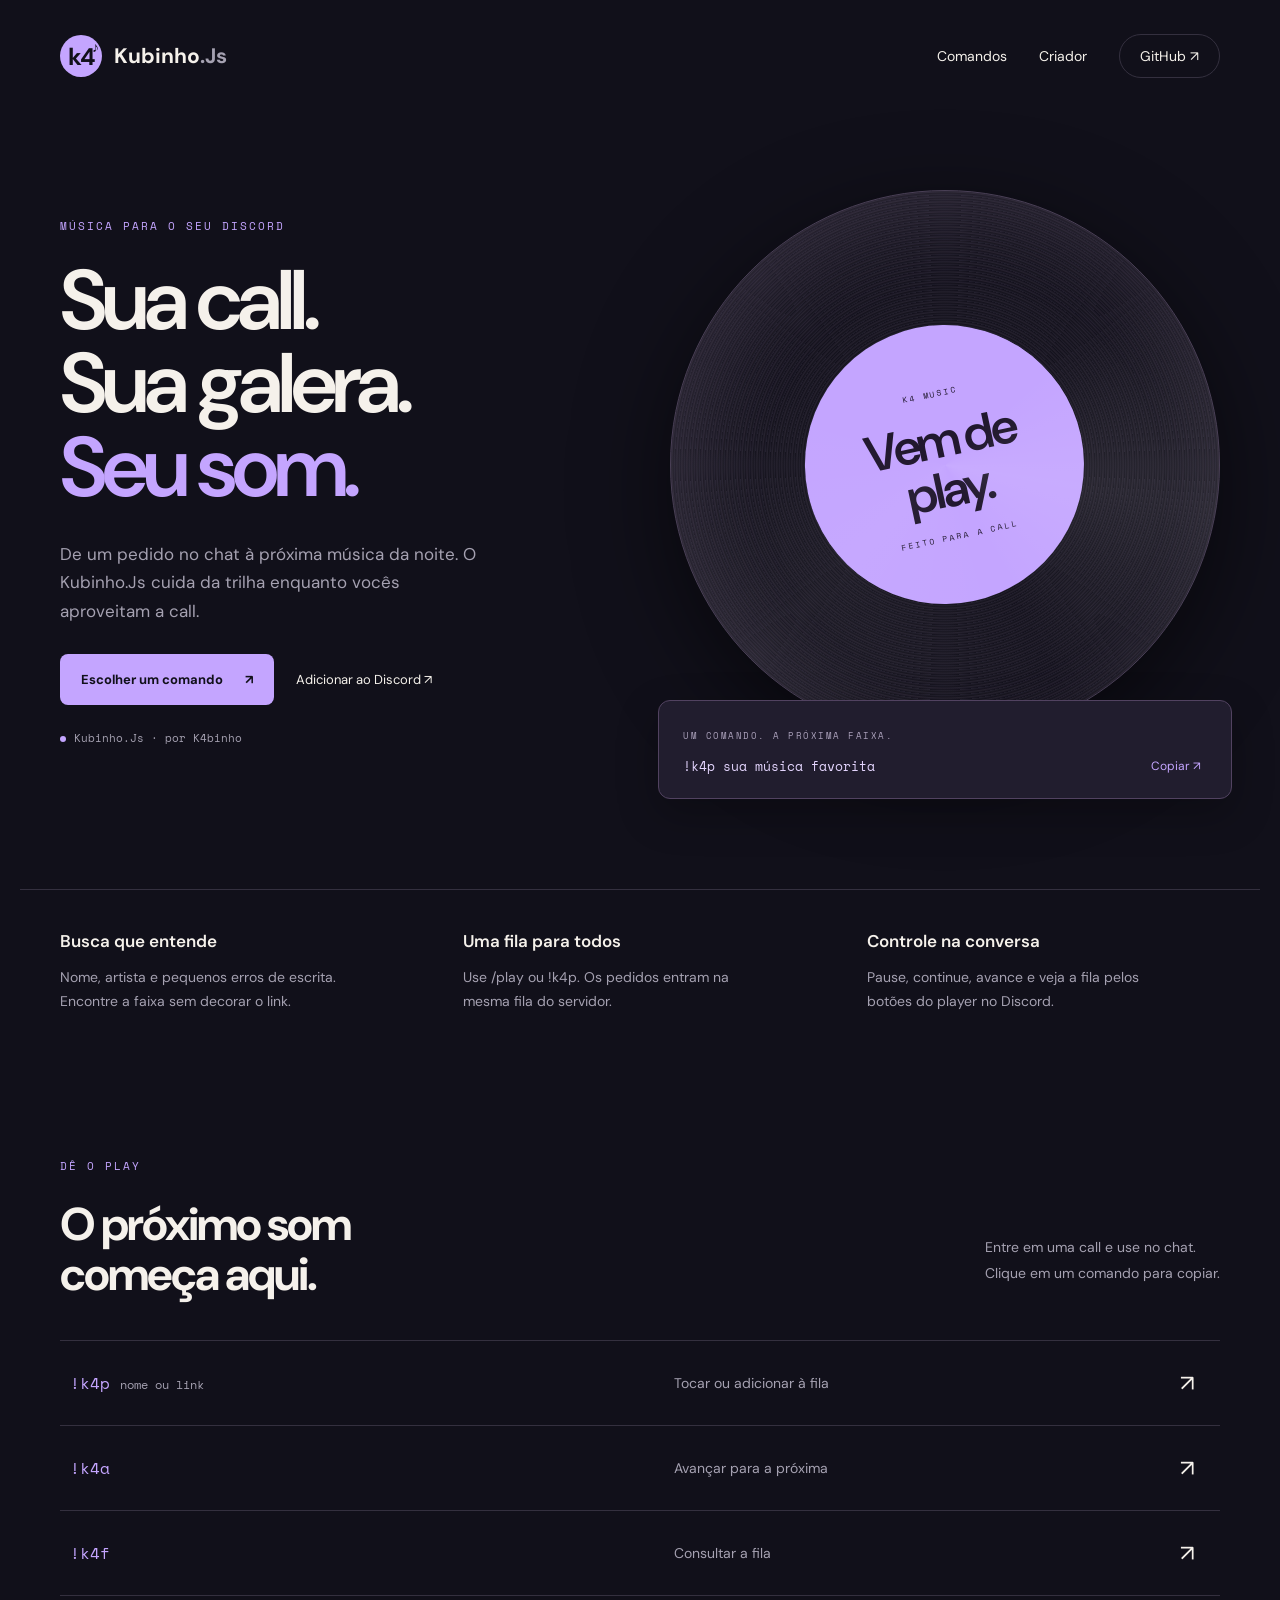
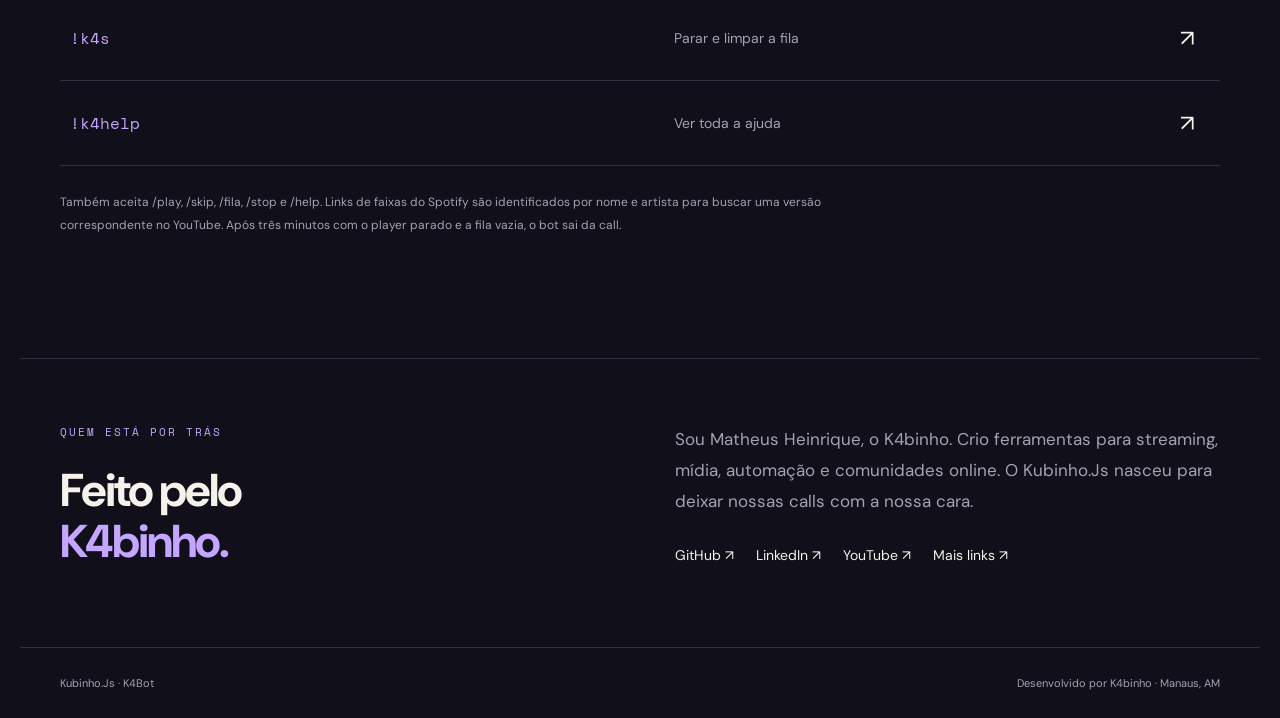
==== k4bot/index.html @ 47d35fa0 "Atualiza K4Bot e publica pagina de apresentacao" ====
<!doctype html>
<html lang="pt-BR"><head><meta charset="utf-8"><meta name="viewport" content="width=device-width,initial-scale=1"><meta name="description" content="Kubinho.Js, o bot de música para Discord criado por K4binho. Busca por nome, YouTube e Spotify, fila compartilhada e controles na call."><meta name="theme-color" content="#11101a"><title>Kubinho.Js — Sua call tem trilha sonora.</title><link rel="stylesheet" href="style.css"><script src="app.js" defer></script></head>
<body><header class="wrap"><a class="brand" href="#inicio"><span class="mark">k4<span>♪</span></span> Kubinho<span class="muted">.Js</span></a><nav aria-label="Principal"><a href="#comandos">Comandos</a><a href="#criador">Criador</a><a class="repo" href="https://github.com/K4binho/K4Bot" target="_blank" rel="noopener">GitHub ↗</a></nav></header>
<main><section id="inicio" class="hero wrap"><div class="intro"><p class="eyebrow">MÚSICA PARA O SEU DISCORD</p><h1>Sua call.<br>Sua galera.<br><em>Seu som.</em></h1><p class="lead">De um pedido no chat à próxima música da noite. O Kubinho.Js cuida da trilha enquanto vocês aproveitam a call.</p><div class="actions"><a class="button" href="#comandos">Escolher um comando <span>↗</span></a><a href="https://discord.com/oauth2/authorize?client_id=1084625681796837416&amp;scope=bot%20applications.commands&amp;permissions=37080128" target="_blank" rel="noopener">Adicionar ao Discord ↗</a></div><p class="runtime" id="runtime" role="status">Kubinho.Js · por K4binho</p></div><div class="visual"><div class="disc"><div class="disc-label"><span>K4 MUSIC</span><strong>Vem de<br>play.</strong><span>FEITO PARA A CALL</span></div></div><div class="request"><span>UM COMANDO. A PRÓXIMA FAIXA.</span><div><code>!k4p sua música favorita</code><button data-copy="!k4p " aria-label="Copiar comando play">Copiar ↗</button></div></div></div></section>
<section class="features wrap" aria-label="Recursos"><div><span>Busca que entende</span><p>Nome, artista e pequenos erros de escrita. Encontre a faixa sem decorar o link.</p></div><div><span>Uma fila para todos</span><p>Use /play ou !k4p. Os pedidos entram na mesma fila do servidor.</p></div><div><span>Controle na conversa</span><p>Pause, continue, avance e veja a fila pelos botões do player no Discord.</p></div></section>
<section id="comandos" class="commands wrap"><div class="section-head"><div><p class="eyebrow">DÊ O PLAY</p><h2>O próximo som<br>começa aqui.</h2></div><p>Entre em uma call e use no chat.<br>Clique em um comando para copiar.</p></div><div class="command-list">
<button data-copy="!k4p "><code>!k4p <i>nome ou link</i></code><span>Tocar ou adicionar à fila</span><b>↗</b></button>
<button data-copy="!k4a"><code>!k4a</code><span>Avançar para a próxima</span><b>↗</b></button>
<button data-copy="!k4f"><code>!k4f</code><span>Consultar a fila</span><b>↗</b></button>
<button data-copy="!k4s"><code>!k4s</code><span>Parar e limpar a fila</span><b>↗</b></button>
<button data-copy="!k4help"><code>!k4help</code><span>Ver toda a ajuda</span><b>↗</b></button></div><p class="note">Também aceita /play, /skip, /fila, /stop e /help. Links de faixas do Spotify são identificados por nome e artista para buscar uma versão correspondente no YouTube. Após três minutos com o player parado e a fila vazia, o bot sai da call.</p><div id="feedback" role="status" aria-live="polite"></div></section>
<section id="criador" class="creator wrap"><div><p class="eyebrow">QUEM ESTÁ POR TRÁS</p><h2>Feito pelo<br><em>K4binho.</em></h2></div><div><p>Sou Matheus Heinrique, o K4binho. Crio ferramentas para streaming, mídia, automação e comunidades online. O Kubinho.Js nasceu para deixar nossas calls com a nossa cara.</p><div class="links"><a href="https://github.com/K4binho" target="_blank" rel="noopener">GitHub ↗</a><a href="https://linkedin.com/in/mheinrique/" target="_blank" rel="noopener">LinkedIn ↗</a><a href="https://www.youtube.com/channel/UCr6xsD3VrYNbmq0KLLCXNLg" target="_blank" rel="noopener">YouTube ↗</a><a href="https://beacons.ai/m_heinrique" target="_blank" rel="noopener">Mais links ↗</a></div></div></section></main><footer class="wrap"><span>Kubinho.Js · K4Bot</span><span>Desenvolvido por K4binho · Manaus, AM</span></footer></body></html>
---- k4bot/style.css ----
@import url('https://fonts.googleapis.com/css2?family=DM+Sans:wght@400;500;600;700&family=Space+Mono&display=swap');
:root{color-scheme:dark;--bg:#11101a;--ink:#f5f1eb;--muted:#a5a1b1;--accent:#c4a5ff;--line:#34303f}*{box-sizing:border-box}html{scroll-behavior:smooth;scroll-padding-top:30px}body{margin:0;background:var(--bg);color:var(--ink);font-family:'DM Sans',sans-serif}a{color:inherit;text-decoration:none}button{font:inherit;cursor:pointer}a:focus-visible,button:focus-visible{outline:3px solid var(--accent);outline-offset:5px}.wrap{max-width:1240px;margin:auto;padding-left:40px;padding-right:40px}header{display:flex;align-items:center;justify-content:space-between;height:112px}.brand{display:flex;align-items:center;font-size:21px;font-weight:700}.muted{color:var(--muted)}.mark{font-size:24px;letter-spacing:-2px;background:var(--accent);color:var(--bg);width:42px;height:42px;display:grid;place-content:center;border-radius:50%;margin-right:12px;position:relative}.mark span{font-size:14px;position:absolute;right:5px;top:3px}nav{display:flex;gap:32px;align-items:center;font-size:14px}.repo{border:1px solid var(--line);padding:12px 20px;border-radius:30px}.hero{display:grid;grid-template-columns:1fr 1fr;gap:60px;padding-top:64px;padding-bottom:90px;align-items:center}.eyebrow{font:11px 'Space Mono',monospace;letter-spacing:2px;color:var(--accent);margin:0 0 25px}h1{font-size:clamp(56px,6.6vw,92px);line-height:.99;letter-spacing:-5px;font-weight:600;margin:0 0 30px}em{font-style:normal;color:var(--accent)}.lead{font-size:17px;line-height:1.7;color:var(--muted);max-width:420px}.actions{display:flex;flex-wrap:wrap;align-items:center;gap:22px;font-size:13px;margin-top:28px}.button{display:flex;gap:22px;background:var(--accent);color:var(--bg);padding:17px 21px;border-radius:8px;font-weight:700}.runtime{font:11px 'Space Mono',monospace;color:var(--muted);margin-top:25px}.runtime:before{content:'';display:inline-block;width:6px;height:6px;background:var(--accent);border-radius:50%;margin-right:8px}.visual{min-width:0;position:relative;padding:14px 0 0}.disc{width:100%;aspect-ratio:1;border-radius:50%;background:repeating-radial-gradient(circle at center,#23202e 0px,#15131d 2px,#25212e 3px,#13111c 5px);box-shadow:inset 20px 20px 80px #9e8baa28,0 25px 90px #0008;display:grid;place-items:center;border:1px solid #4a4056;position:relative}.disc:after{content:'';position:absolute;inset:0;border-radius:50%;background:conic-gradient(from 45deg,transparent,#ffffff13,transparent 30%,#ffffff09,transparent 70%);pointer-events:none}.disc-label{width:51%;aspect-ratio:1;border-radius:50%;background:#c4a5ff;display:flex;flex-direction:column;justify-content:center;align-items:center;color:#21182e;transform:rotate(-12deg);gap:16px}.disc-label span{font:8px 'Space Mono',monospace;letter-spacing:2px}.disc-label strong{font-size:50px;line-height:1;letter-spacing:-3px;text-align:center;font-weight:600}.request{position:relative;margin:-40px -12px 0;background:#211d2e;padding:22px 24px;border:1px solid #514260;border-radius:12px;box-shadow:0 15px 40px #0004}.request>span{color:#aaa0ba;font:9px 'Space Mono';letter-spacing:1.5px}.request>div{display:flex;justify-content:space-between;align-items:center;gap:10px;margin-top:12px}.request code{font:13px 'Space Mono';color:#e5d6ff}.request button{border:0;background:transparent;color:var(--accent);font-size:12px}.features{display:grid;grid-template-columns:repeat(3,1fr);gap:50px;padding-top:40px;padding-bottom:60px;border-top:1px solid var(--line)}.features span{font-size:17px;font-weight:600}.features p{color:var(--muted);font-size:14px;line-height:1.7;max-width:290px}.commands{padding-top:70px;padding-bottom:90px}.section-head{display:flex;justify-content:space-between;align-items:flex-end;margin-bottom:40px}h2{font-size:46px;line-height:1.1;letter-spacing:-2px;margin:0}.section-head>p{font-size:14px;color:var(--muted);line-height:1.8}.command-list{border-top:1px solid var(--line)}.command-list button{display:grid;grid-template-columns:1.2fr 1fr 30px;gap:15px;width:100%;background:none;color:var(--ink);border:0;border-bottom:1px solid var(--line);padding:27px 10px;text-align:left;align-items:center}.command-list button:hover{background:#c4a5ff0a}.command-list code{font:16px 'Space Mono';color:var(--accent)}.command-list i{font-style:normal;color:var(--muted);font-size:12px}.command-list span{font-size:14px;color:var(--muted)}.command-list b{font-size:23px;font-weight:400}.note{max-width:780px;font-size:12px;color:var(--muted);line-height:1.9;margin-top:25px}#feedback{font-size:13px;color:var(--accent);min-height:20px}.creator{display:grid;grid-template-columns:1fr 1fr;gap:70px;border-top:1px solid var(--line);padding-top:65px;padding-bottom:80px}.creator p:not(.eyebrow){font-size:17px;line-height:1.8;color:var(--muted);margin-top:0}.links{display:flex;gap:22px;flex-wrap:wrap;margin-top:30px;font-size:14px}footer{border-top:1px solid var(--line);display:flex;justify-content:space-between;padding-top:28px;padding-bottom:28px;font-size:11px;color:var(--muted)}@media(max-width:760px){.wrap{padding-left:24px;padding-right:24px}header{height:85px}nav{gap:16px}nav>a:first-child{display:none}.hero{grid-template-columns:1fr;padding-top:30px;gap:45px}h1{letter-spacing:-3px;font-size:70px}.visual{max-width:450px;margin:auto;width:100%}.features{grid-template-columns:1fr;gap:20px}.features p{max-width:none}.section-head{display:block}.section-head>p{margin-top:25px}h2{font-size:38px}.command-list button{grid-template-columns:1fr 20px}.command-list span{grid-column:1;grid-row:2}.command-list b{grid-column:2;grid-row:1/3}.creator{grid-template-columns:1fr;gap:32px}.disc-label strong{font-size:40px}.request{margin-left:0;margin-right:0}.request code{font-size:11px}footer{gap:20px;flex-wrap:wrap}}
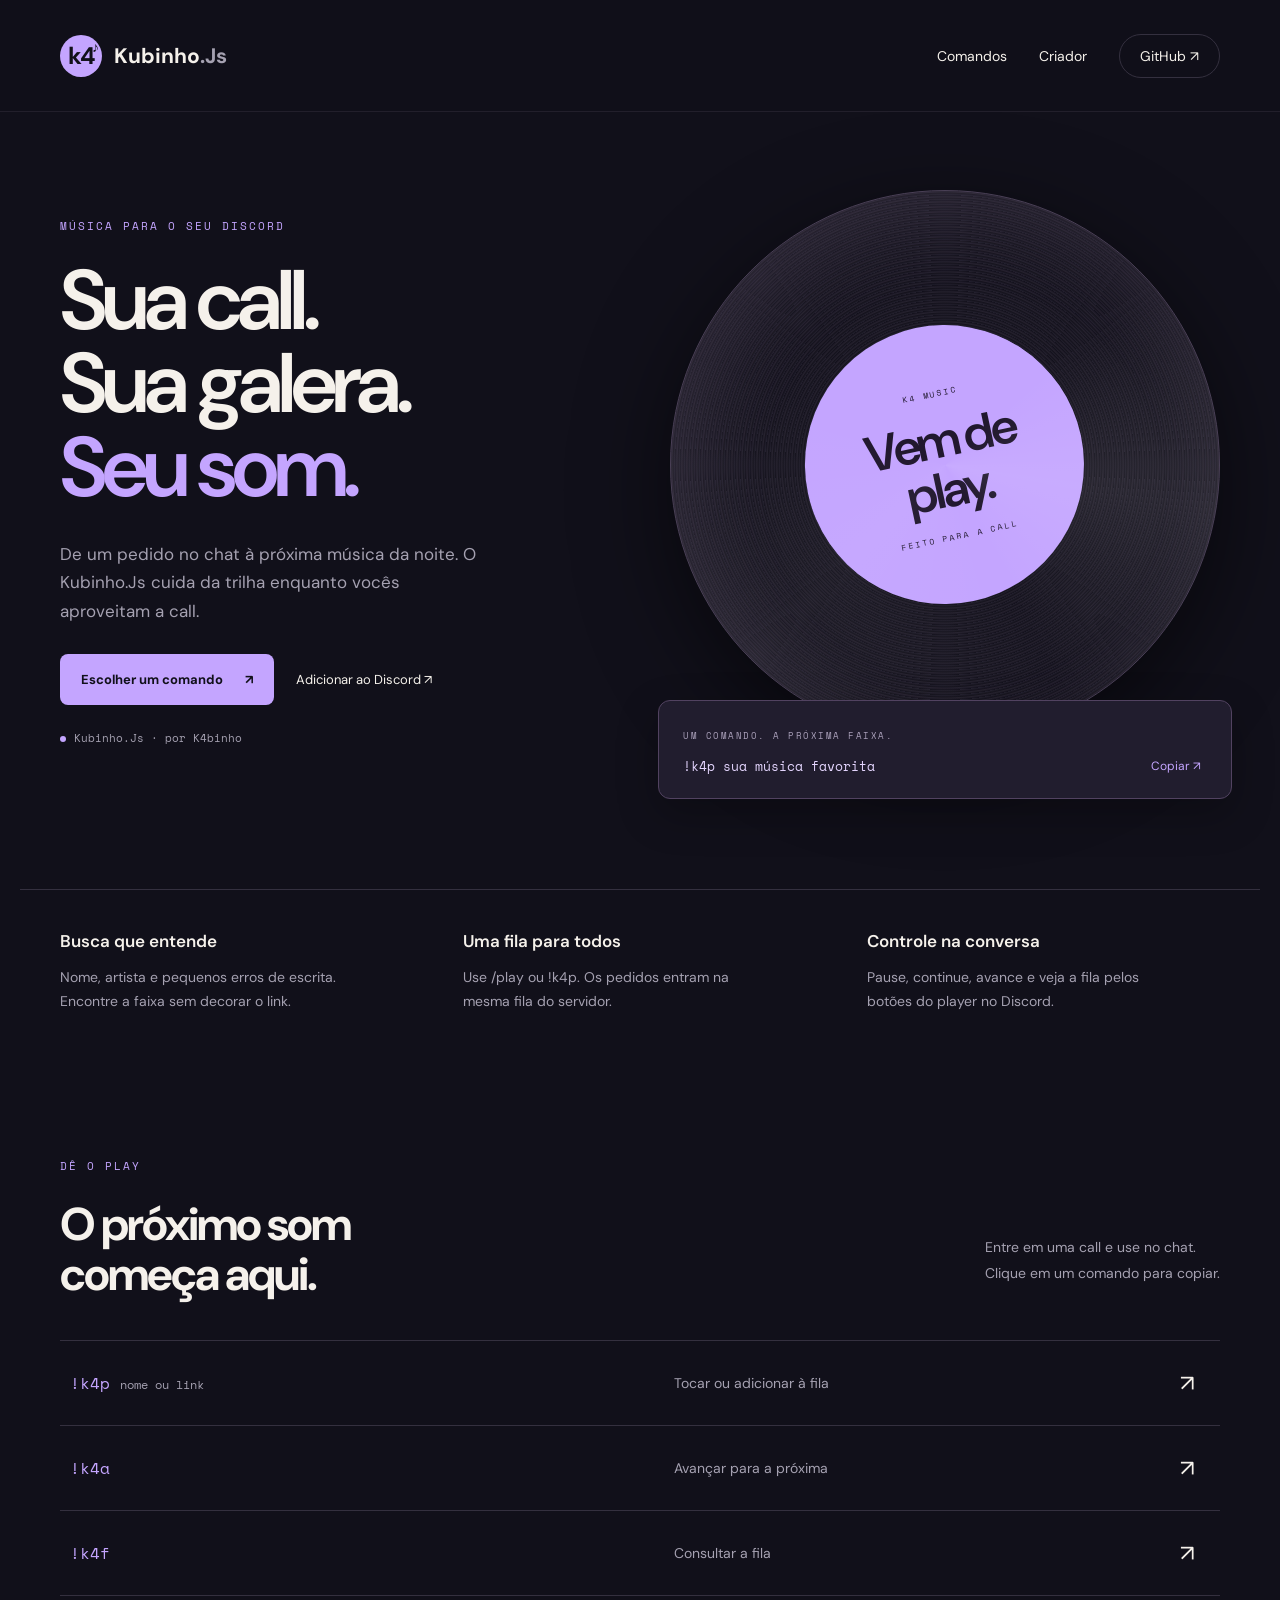
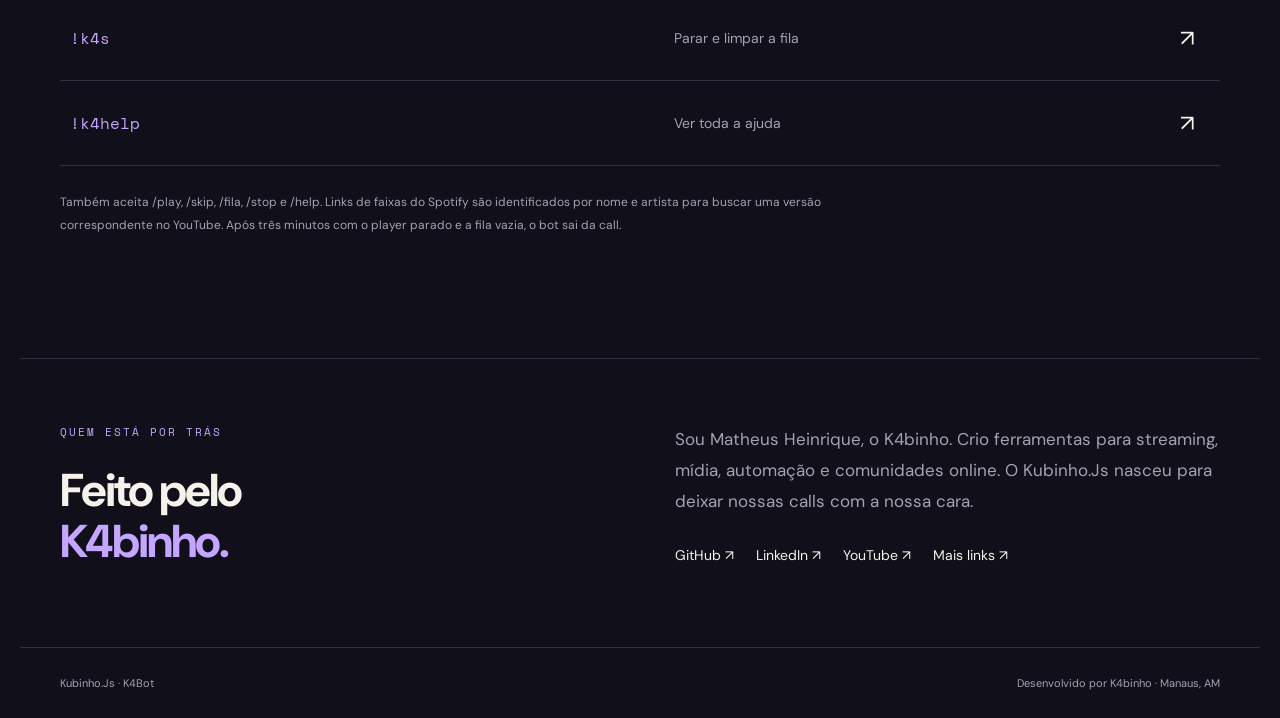
==== commit 3cfe9880: "Atualiza canal do criador na pagina K4Bot" ====
--- a/k4bot/index.html
+++ b/k4bot/index.html
@@ -9,4 +9,4 @@
 <button data-copy="!k4f"><code>!k4f</code><span>Consultar a fila</span><b>↗</b></button>
 <button data-copy="!k4s"><code>!k4s</code><span>Parar e limpar a fila</span><b>↗</b></button>
 <button data-copy="!k4help"><code>!k4help</code><span>Ver toda a ajuda</span><b>↗</b></button></div><p class="note">Também aceita /play, /skip, /fila, /stop e /help. Links de faixas do Spotify são identificados por nome e artista para buscar uma versão correspondente no YouTube. Após três minutos com o player parado e a fila vazia, o bot sai da call.</p><div id="feedback" role="status" aria-live="polite"></div></section>
-<section id="criador" class="creator wrap"><div><p class="eyebrow">QUEM ESTÁ POR TRÁS</p><h2>Feito pelo<br><em>K4binho.</em></h2></div><div><p>Sou Matheus Heinrique, o K4binho. Crio ferramentas para streaming, mídia, automação e comunidades online. O Kubinho.Js nasceu para deixar nossas calls com a nossa cara.</p><div class="links"><a href="https://github.com/K4binho" target="_blank" rel="noopener">GitHub ↗</a><a href="https://linkedin.com/in/mheinrique/" target="_blank" rel="noopener">LinkedIn ↗</a><a href="https://www.youtube.com/channel/UCr6xsD3VrYNbmq0KLLCXNLg" target="_blank" rel="noopener">YouTube ↗</a><a href="https://beacons.ai/m_heinrique" target="_blank" rel="noopener">Mais links ↗</a></div></div></section></main><footer class="wrap"><span>Kubinho.Js · K4Bot</span><span>Desenvolvido por K4binho · Manaus, AM</span></footer></body></html>+<section id="criador" class="creator wrap"><div><p class="eyebrow">QUEM ESTÁ POR TRÁS</p><h2>Feito pelo<br><em>K4binho.</em></h2></div><div><p>Sou Matheus Heinrique, o K4binho. Crio ferramentas para streaming, mídia, automação e comunidades online. O Kubinho.Js nasceu para deixar nossas calls com a nossa cara.</p><div class="links"><a href="https://github.com/K4binho" target="_blank" rel="noopener">GitHub ↗</a><a href="https://linkedin.com/in/mheinrique/" target="_blank" rel="noopener">LinkedIn ↗</a><a href="https://www.youtube.com/@K4binho" target="_blank" rel="noopener">YouTube ↗</a><a href="https://beacons.ai/m_heinrique" target="_blank" rel="noopener">Mais links ↗</a></div></div></section></main><footer class="wrap"><span>Kubinho.Js · K4Bot</span><span>Desenvolvido por K4binho · Manaus, AM</span></footer></body></html>
--- a/k4bot/style.css
+++ b/k4bot/style.css
@@ -1,2 +1,4 @@
 @import url('https://fonts.googleapis.com/css2?family=DM+Sans:wght@400;500;600;700&family=Space+Mono&display=swap');
 :root{color-scheme:dark;--bg:#11101a;--ink:#f5f1eb;--muted:#a5a1b1;--accent:#c4a5ff;--line:#34303f}*{box-sizing:border-box}html{scroll-behavior:smooth;scroll-padding-top:30px}body{margin:0;background:var(--bg);color:var(--ink);font-family:'DM Sans',sans-serif}a{color:inherit;text-decoration:none}button{font:inherit;cursor:pointer}a:focus-visible,button:focus-visible{outline:3px solid var(--accent);outline-offset:5px}.wrap{max-width:1240px;margin:auto;padding-left:40px;padding-right:40px}header{display:flex;align-items:center;justify-content:space-between;height:112px}.brand{display:flex;align-items:center;font-size:21px;font-weight:700}.muted{color:var(--muted)}.mark{font-size:24px;letter-spacing:-2px;background:var(--accent);color:var(--bg);width:42px;height:42px;display:grid;place-content:center;border-radius:50%;margin-right:12px;position:relative}.mark span{font-size:14px;position:absolute;right:5px;top:3px}nav{display:flex;gap:32px;align-items:center;font-size:14px}.repo{border:1px solid var(--line);padding:12px 20px;border-radius:30px}.hero{display:grid;grid-template-columns:1fr 1fr;gap:60px;padding-top:64px;padding-bottom:90px;align-items:center}.eyebrow{font:11px 'Space Mono',monospace;letter-spacing:2px;color:var(--accent);margin:0 0 25px}h1{font-size:clamp(56px,6.6vw,92px);line-height:.99;letter-spacing:-5px;font-weight:600;margin:0 0 30px}em{font-style:normal;color:var(--accent)}.lead{font-size:17px;line-height:1.7;color:var(--muted);max-width:420px}.actions{display:flex;flex-wrap:wrap;align-items:center;gap:22px;font-size:13px;margin-top:28px}.button{display:flex;gap:22px;background:var(--accent);color:var(--bg);padding:17px 21px;border-radius:8px;font-weight:700}.runtime{font:11px 'Space Mono',monospace;color:var(--muted);margin-top:25px}.runtime:before{content:'';display:inline-block;width:6px;height:6px;background:var(--accent);border-radius:50%;margin-right:8px}.visual{min-width:0;position:relative;padding:14px 0 0}.disc{width:100%;aspect-ratio:1;border-radius:50%;background:repeating-radial-gradient(circle at center,#23202e 0px,#15131d 2px,#25212e 3px,#13111c 5px);box-shadow:inset 20px 20px 80px #9e8baa28,0 25px 90px #0008;display:grid;place-items:center;border:1px solid #4a4056;position:relative}.disc:after{content:'';position:absolute;inset:0;border-radius:50%;background:conic-gradient(from 45deg,transparent,#ffffff13,transparent 30%,#ffffff09,transparent 70%);pointer-events:none}.disc-label{width:51%;aspect-ratio:1;border-radius:50%;background:#c4a5ff;display:flex;flex-direction:column;justify-content:center;align-items:center;color:#21182e;transform:rotate(-12deg);gap:16px}.disc-label span{font:8px 'Space Mono',monospace;letter-spacing:2px}.disc-label strong{font-size:50px;line-height:1;letter-spacing:-3px;text-align:center;font-weight:600}.request{position:relative;margin:-40px -12px 0;background:#211d2e;padding:22px 24px;border:1px solid #514260;border-radius:12px;box-shadow:0 15px 40px #0004}.request>span{color:#aaa0ba;font:9px 'Space Mono';letter-spacing:1.5px}.request>div{display:flex;justify-content:space-between;align-items:center;gap:10px;margin-top:12px}.request code{font:13px 'Space Mono';color:#e5d6ff}.request button{border:0;background:transparent;color:var(--accent);font-size:12px}.features{display:grid;grid-template-columns:repeat(3,1fr);gap:50px;padding-top:40px;padding-bottom:60px;border-top:1px solid var(--line)}.features span{font-size:17px;font-weight:600}.features p{color:var(--muted);font-size:14px;line-height:1.7;max-width:290px}.commands{padding-top:70px;padding-bottom:90px}.section-head{display:flex;justify-content:space-between;align-items:flex-end;margin-bottom:40px}h2{font-size:46px;line-height:1.1;letter-spacing:-2px;margin:0}.section-head>p{font-size:14px;color:var(--muted);line-height:1.8}.command-list{border-top:1px solid var(--line)}.command-list button{display:grid;grid-template-columns:1.2fr 1fr 30px;gap:15px;width:100%;background:none;color:var(--ink);border:0;border-bottom:1px solid var(--line);padding:27px 10px;text-align:left;align-items:center}.command-list button:hover{background:#c4a5ff0a}.command-list code{font:16px 'Space Mono';color:var(--accent)}.command-list i{font-style:normal;color:var(--muted);font-size:12px}.command-list span{font-size:14px;color:var(--muted)}.command-list b{font-size:23px;font-weight:400}.note{max-width:780px;font-size:12px;color:var(--muted);line-height:1.9;margin-top:25px}#feedback{font-size:13px;color:var(--accent);min-height:20px}.creator{display:grid;grid-template-columns:1fr 1fr;gap:70px;border-top:1px solid var(--line);padding-top:65px;padding-bottom:80px}.creator p:not(.eyebrow){font-size:17px;line-height:1.8;color:var(--muted);margin-top:0}.links{display:flex;gap:22px;flex-wrap:wrap;margin-top:30px;font-size:14px}footer{border-top:1px solid var(--line);display:flex;justify-content:space-between;padding-top:28px;padding-bottom:28px;font-size:11px;color:var(--muted)}@media(max-width:760px){.wrap{padding-left:24px;padding-right:24px}header{height:85px}nav{gap:16px}nav>a:first-child{display:none}.hero{grid-template-columns:1fr;padding-top:30px;gap:45px}h1{letter-spacing:-3px;font-size:70px}.visual{max-width:450px;margin:auto;width:100%}.features{grid-template-columns:1fr;gap:20px}.features p{max-width:none}.section-head{display:block}.section-head>p{margin-top:25px}h2{font-size:38px}.command-list button{grid-template-columns:1fr 20px}.command-list span{grid-column:1;grid-row:2}.command-list b{grid-column:2;grid-row:1/3}.creator{grid-template-columns:1fr;gap:32px}.disc-label strong{font-size:40px}.request{margin-left:0;margin-right:0}.request code{font-size:11px}footer{gap:20px;flex-wrap:wrap}}
+
+body{padding-top:112px}html{scroll-padding-top:140px}header.wrap{position:fixed;top:0;left:0;right:0;z-index:100;max-width:none;padding-left:max(40px,calc((100vw - 1160px)/2));padding-right:max(40px,calc((100vw - 1160px)/2));background:#11101af2;backdrop-filter:blur(16px);border-bottom:1px solid #34303f80}@media(max-width:760px){body{padding-top:85px}html{scroll-padding-top:110px}header.wrap{padding-left:24px;padding-right:24px}}
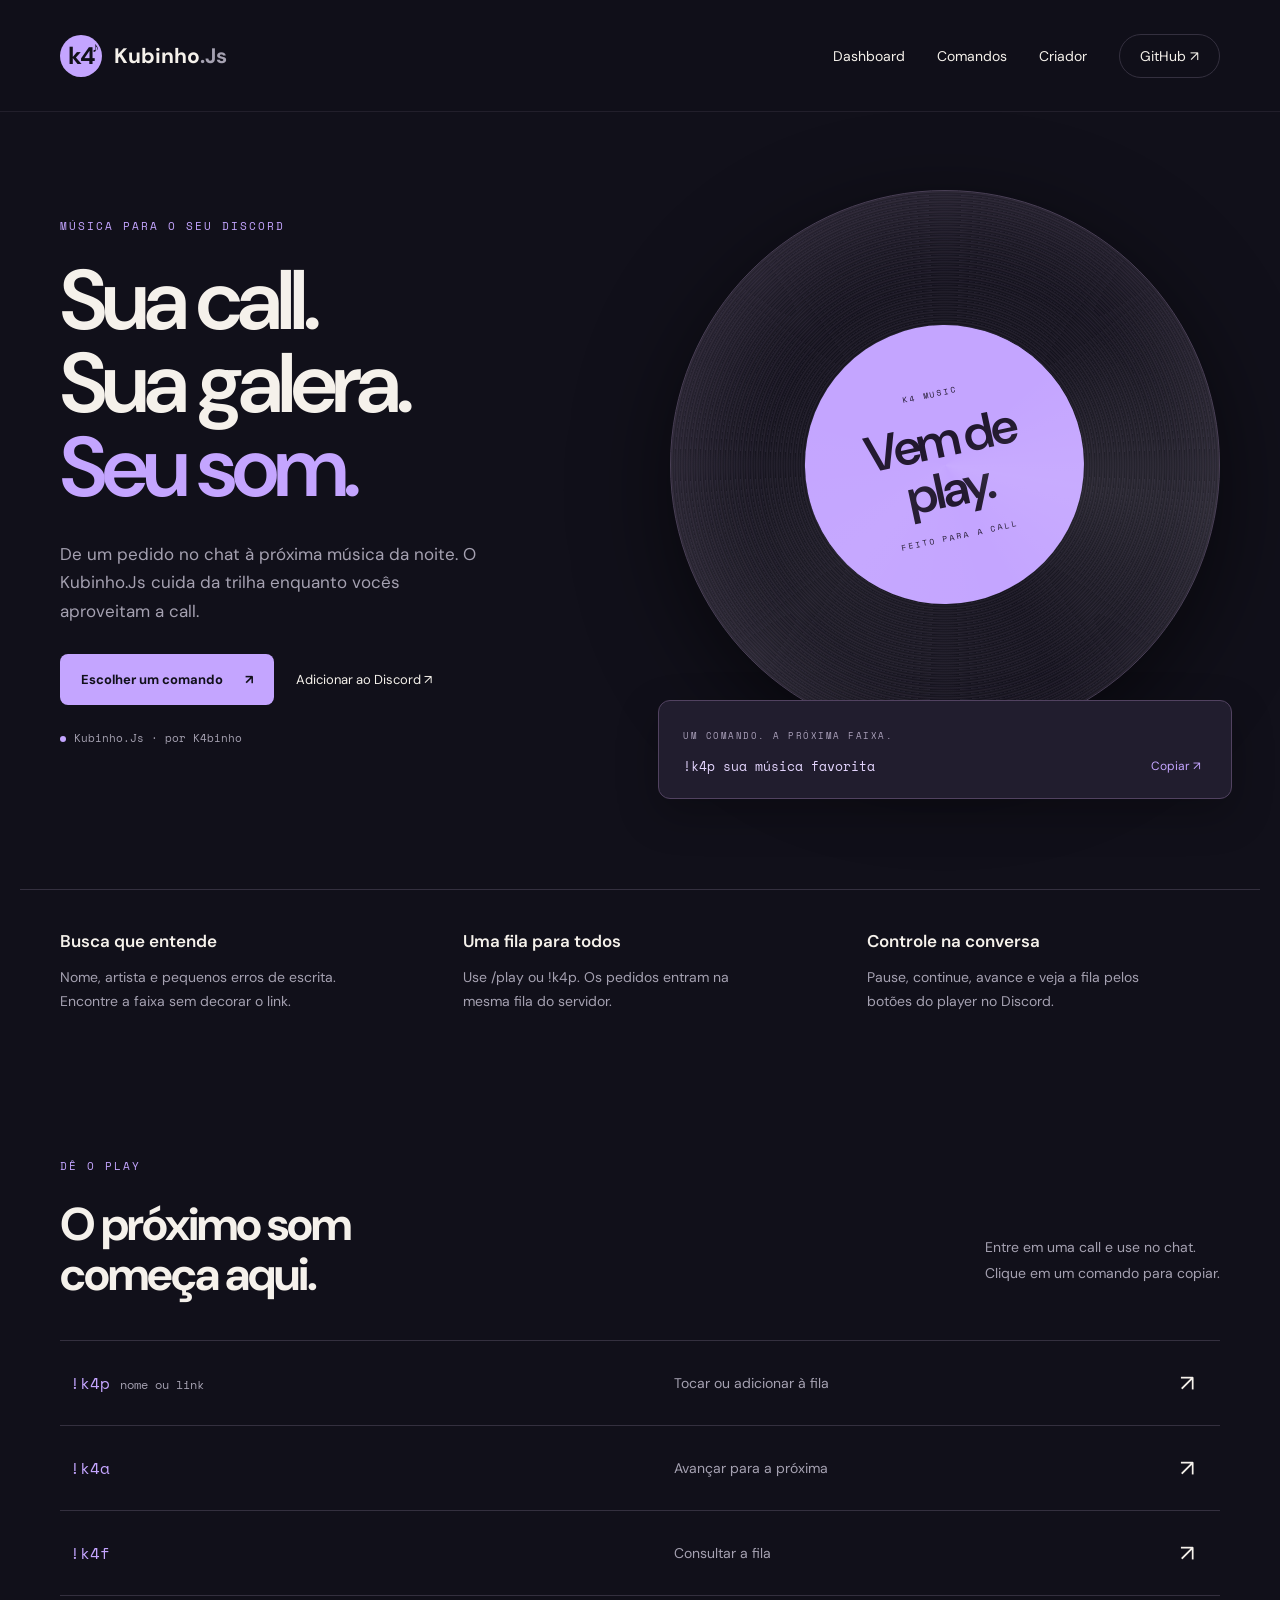
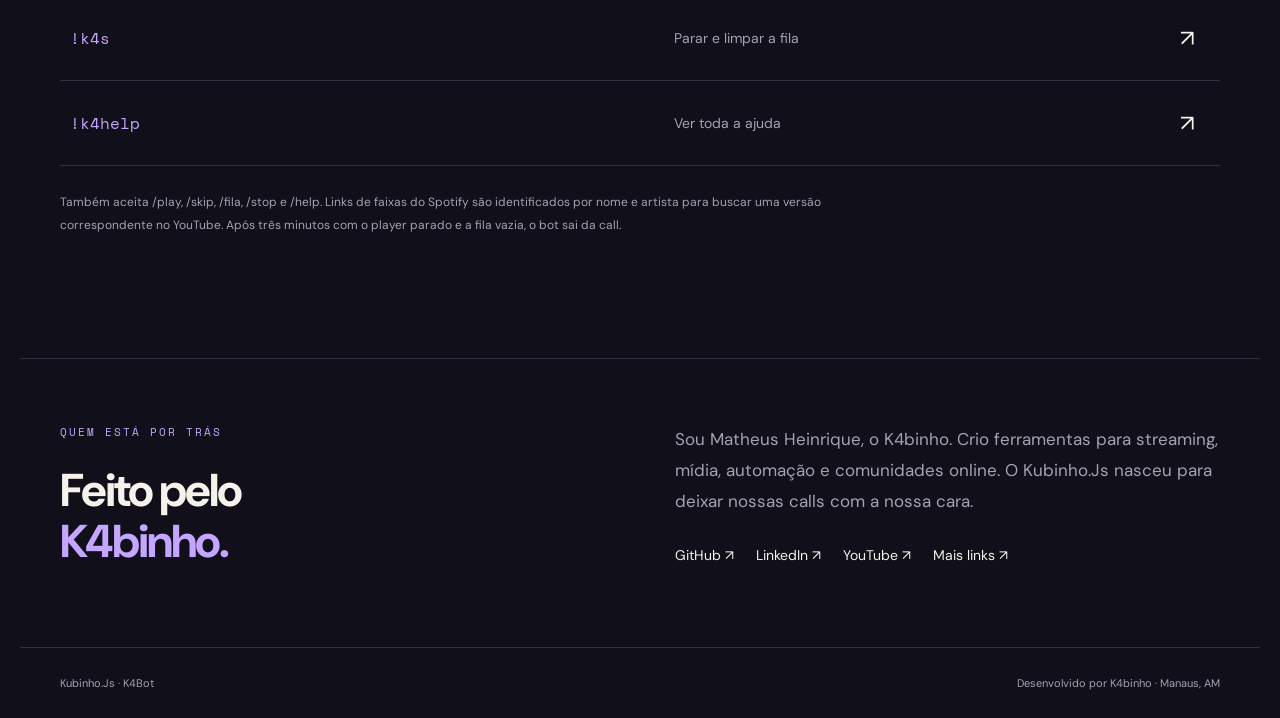
==== commit 3386c7f4: "Inclui acesso ao dashboard local do K4Bot" ====
--- a/k4bot/index.html
+++ b/k4bot/index.html
@@ -1,6 +1,6 @@
 <!doctype html>
 <html lang="pt-BR"><head><meta charset="utf-8"><meta name="viewport" content="width=device-width,initial-scale=1"><meta name="description" content="Kubinho.Js, o bot de música para Discord criado por K4binho. Busca por nome, YouTube e Spotify, fila compartilhada e controles na call."><meta name="theme-color" content="#11101a"><title>Kubinho.Js — Sua call tem trilha sonora.</title><link rel="stylesheet" href="style.css"><script src="app.js" defer></script></head>
-<body><header class="wrap"><a class="brand" href="#inicio"><span class="mark">k4<span>♪</span></span> Kubinho<span class="muted">.Js</span></a><nav aria-label="Principal"><a href="#comandos">Comandos</a><a href="#criador">Criador</a><a class="repo" href="https://github.com/K4binho/K4Bot" target="_blank" rel="noopener">GitHub ↗</a></nav></header>
+<body><header class="wrap"><a class="brand" href="#inicio"><span class="mark">k4<span>♪</span></span> Kubinho<span class="muted">.Js</span></a><nav aria-label="Principal"><a href="http://k4binho.js/dashboard" title="Painel local neste computador">Dashboard</a><a href="#comandos">Comandos</a><a href="#criador">Criador</a><a class="repo" href="https://github.com/K4binho/K4Bot" target="_blank" rel="noopener">GitHub ↗</a></nav></header>
 <main><section id="inicio" class="hero wrap"><div class="intro"><p class="eyebrow">MÚSICA PARA O SEU DISCORD</p><h1>Sua call.<br>Sua galera.<br><em>Seu som.</em></h1><p class="lead">De um pedido no chat à próxima música da noite. O Kubinho.Js cuida da trilha enquanto vocês aproveitam a call.</p><div class="actions"><a class="button" href="#comandos">Escolher um comando <span>↗</span></a><a href="https://discord.com/oauth2/authorize?client_id=1084625681796837416&amp;scope=bot%20applications.commands&amp;permissions=37080128" target="_blank" rel="noopener">Adicionar ao Discord ↗</a></div><p class="runtime" id="runtime" role="status">Kubinho.Js · por K4binho</p></div><div class="visual"><div class="disc"><div class="disc-label"><span>K4 MUSIC</span><strong>Vem de<br>play.</strong><span>FEITO PARA A CALL</span></div></div><div class="request"><span>UM COMANDO. A PRÓXIMA FAIXA.</span><div><code>!k4p sua música favorita</code><button data-copy="!k4p " aria-label="Copiar comando play">Copiar ↗</button></div></div></div></section>
 <section class="features wrap" aria-label="Recursos"><div><span>Busca que entende</span><p>Nome, artista e pequenos erros de escrita. Encontre a faixa sem decorar o link.</p></div><div><span>Uma fila para todos</span><p>Use /play ou !k4p. Os pedidos entram na mesma fila do servidor.</p></div><div><span>Controle na conversa</span><p>Pause, continue, avance e veja a fila pelos botões do player no Discord.</p></div></section>
 <section id="comandos" class="commands wrap"><div class="section-head"><div><p class="eyebrow">DÊ O PLAY</p><h2>O próximo som<br>começa aqui.</h2></div><p>Entre em uma call e use no chat.<br>Clique em um comando para copiar.</p></div><div class="command-list">
--- a/k4bot/style.css
+++ b/k4bot/style.css
@@ -1,4 +1,4 @@
 @import url('https://fonts.googleapis.com/css2?family=DM+Sans:wght@400;500;600;700&family=Space+Mono&display=swap');
-:root{color-scheme:dark;--bg:#11101a;--ink:#f5f1eb;--muted:#a5a1b1;--accent:#c4a5ff;--line:#34303f}*{box-sizing:border-box}html{scroll-behavior:smooth;scroll-padding-top:30px}body{margin:0;background:var(--bg);color:var(--ink);font-family:'DM Sans',sans-serif}a{color:inherit;text-decoration:none}button{font:inherit;cursor:pointer}a:focus-visible,button:focus-visible{outline:3px solid var(--accent);outline-offset:5px}.wrap{max-width:1240px;margin:auto;padding-left:40px;padding-right:40px}header{display:flex;align-items:center;justify-content:space-between;height:112px}.brand{display:flex;align-items:center;font-size:21px;font-weight:700}.muted{color:var(--muted)}.mark{font-size:24px;letter-spacing:-2px;background:var(--accent);color:var(--bg);width:42px;height:42px;display:grid;place-content:center;border-radius:50%;margin-right:12px;position:relative}.mark span{font-size:14px;position:absolute;right:5px;top:3px}nav{display:flex;gap:32px;align-items:center;font-size:14px}.repo{border:1px solid var(--line);padding:12px 20px;border-radius:30px}.hero{display:grid;grid-template-columns:1fr 1fr;gap:60px;padding-top:64px;padding-bottom:90px;align-items:center}.eyebrow{font:11px 'Space Mono',monospace;letter-spacing:2px;color:var(--accent);margin:0 0 25px}h1{font-size:clamp(56px,6.6vw,92px);line-height:.99;letter-spacing:-5px;font-weight:600;margin:0 0 30px}em{font-style:normal;color:var(--accent)}.lead{font-size:17px;line-height:1.7;color:var(--muted);max-width:420px}.actions{display:flex;flex-wrap:wrap;align-items:center;gap:22px;font-size:13px;margin-top:28px}.button{display:flex;gap:22px;background:var(--accent);color:var(--bg);padding:17px 21px;border-radius:8px;font-weight:700}.runtime{font:11px 'Space Mono',monospace;color:var(--muted);margin-top:25px}.runtime:before{content:'';display:inline-block;width:6px;height:6px;background:var(--accent);border-radius:50%;margin-right:8px}.visual{min-width:0;position:relative;padding:14px 0 0}.disc{width:100%;aspect-ratio:1;border-radius:50%;background:repeating-radial-gradient(circle at center,#23202e 0px,#15131d 2px,#25212e 3px,#13111c 5px);box-shadow:inset 20px 20px 80px #9e8baa28,0 25px 90px #0008;display:grid;place-items:center;border:1px solid #4a4056;position:relative}.disc:after{content:'';position:absolute;inset:0;border-radius:50%;background:conic-gradient(from 45deg,transparent,#ffffff13,transparent 30%,#ffffff09,transparent 70%);pointer-events:none}.disc-label{width:51%;aspect-ratio:1;border-radius:50%;background:#c4a5ff;display:flex;flex-direction:column;justify-content:center;align-items:center;color:#21182e;transform:rotate(-12deg);gap:16px}.disc-label span{font:8px 'Space Mono',monospace;letter-spacing:2px}.disc-label strong{font-size:50px;line-height:1;letter-spacing:-3px;text-align:center;font-weight:600}.request{position:relative;margin:-40px -12px 0;background:#211d2e;padding:22px 24px;border:1px solid #514260;border-radius:12px;box-shadow:0 15px 40px #0004}.request>span{color:#aaa0ba;font:9px 'Space Mono';letter-spacing:1.5px}.request>div{display:flex;justify-content:space-between;align-items:center;gap:10px;margin-top:12px}.request code{font:13px 'Space Mono';color:#e5d6ff}.request button{border:0;background:transparent;color:var(--accent);font-size:12px}.features{display:grid;grid-template-columns:repeat(3,1fr);gap:50px;padding-top:40px;padding-bottom:60px;border-top:1px solid var(--line)}.features span{font-size:17px;font-weight:600}.features p{color:var(--muted);font-size:14px;line-height:1.7;max-width:290px}.commands{padding-top:70px;padding-bottom:90px}.section-head{display:flex;justify-content:space-between;align-items:flex-end;margin-bottom:40px}h2{font-size:46px;line-height:1.1;letter-spacing:-2px;margin:0}.section-head>p{font-size:14px;color:var(--muted);line-height:1.8}.command-list{border-top:1px solid var(--line)}.command-list button{display:grid;grid-template-columns:1.2fr 1fr 30px;gap:15px;width:100%;background:none;color:var(--ink);border:0;border-bottom:1px solid var(--line);padding:27px 10px;text-align:left;align-items:center}.command-list button:hover{background:#c4a5ff0a}.command-list code{font:16px 'Space Mono';color:var(--accent)}.command-list i{font-style:normal;color:var(--muted);font-size:12px}.command-list span{font-size:14px;color:var(--muted)}.command-list b{font-size:23px;font-weight:400}.note{max-width:780px;font-size:12px;color:var(--muted);line-height:1.9;margin-top:25px}#feedback{font-size:13px;color:var(--accent);min-height:20px}.creator{display:grid;grid-template-columns:1fr 1fr;gap:70px;border-top:1px solid var(--line);padding-top:65px;padding-bottom:80px}.creator p:not(.eyebrow){font-size:17px;line-height:1.8;color:var(--muted);margin-top:0}.links{display:flex;gap:22px;flex-wrap:wrap;margin-top:30px;font-size:14px}footer{border-top:1px solid var(--line);display:flex;justify-content:space-between;padding-top:28px;padding-bottom:28px;font-size:11px;color:var(--muted)}@media(max-width:760px){.wrap{padding-left:24px;padding-right:24px}header{height:85px}nav{gap:16px}nav>a:first-child{display:none}.hero{grid-template-columns:1fr;padding-top:30px;gap:45px}h1{letter-spacing:-3px;font-size:70px}.visual{max-width:450px;margin:auto;width:100%}.features{grid-template-columns:1fr;gap:20px}.features p{max-width:none}.section-head{display:block}.section-head>p{margin-top:25px}h2{font-size:38px}.command-list button{grid-template-columns:1fr 20px}.command-list span{grid-column:1;grid-row:2}.command-list b{grid-column:2;grid-row:1/3}.creator{grid-template-columns:1fr;gap:32px}.disc-label strong{font-size:40px}.request{margin-left:0;margin-right:0}.request code{font-size:11px}footer{gap:20px;flex-wrap:wrap}}
+:root{color-scheme:dark;--bg:#11101a;--ink:#f5f1eb;--muted:#a5a1b1;--accent:#c4a5ff;--line:#34303f}*{box-sizing:border-box}html{scroll-behavior:smooth;scroll-padding-top:30px}body{margin:0;background:var(--bg);color:var(--ink);font-family:'DM Sans',sans-serif}a{color:inherit;text-decoration:none}button{font:inherit;cursor:pointer}a:focus-visible,button:focus-visible{outline:3px solid var(--accent);outline-offset:5px}.wrap{max-width:1240px;margin:auto;padding-left:40px;padding-right:40px}header{display:flex;align-items:center;justify-content:space-between;height:112px}.brand{display:flex;align-items:center;font-size:21px;font-weight:700}.muted{color:var(--muted)}.mark{font-size:24px;letter-spacing:-2px;background:var(--accent);color:var(--bg);width:42px;height:42px;display:grid;place-content:center;border-radius:50%;margin-right:12px;position:relative}.mark span{font-size:14px;position:absolute;right:5px;top:3px}nav{display:flex;gap:32px;align-items:center;font-size:14px}.repo{border:1px solid var(--line);padding:12px 20px;border-radius:30px}.hero{display:grid;grid-template-columns:1fr 1fr;gap:60px;padding-top:64px;padding-bottom:90px;align-items:center}.eyebrow{font:11px 'Space Mono',monospace;letter-spacing:2px;color:var(--accent);margin:0 0 25px}h1{font-size:clamp(56px,6.6vw,92px);line-height:.99;letter-spacing:-5px;font-weight:600;margin:0 0 30px}em{font-style:normal;color:var(--accent)}.lead{font-size:17px;line-height:1.7;color:var(--muted);max-width:420px}.actions{display:flex;flex-wrap:wrap;align-items:center;gap:22px;font-size:13px;margin-top:28px}.button{display:flex;gap:22px;background:var(--accent);color:var(--bg);padding:17px 21px;border-radius:8px;font-weight:700}.runtime{font:11px 'Space Mono',monospace;color:var(--muted);margin-top:25px}.runtime:before{content:'';display:inline-block;width:6px;height:6px;background:var(--accent);border-radius:50%;margin-right:8px}.visual{min-width:0;position:relative;padding:14px 0 0}.disc{width:100%;aspect-ratio:1;border-radius:50%;background:repeating-radial-gradient(circle at center,#23202e 0px,#15131d 2px,#25212e 3px,#13111c 5px);box-shadow:inset 20px 20px 80px #9e8baa28,0 25px 90px #0008;display:grid;place-items:center;border:1px solid #4a4056;position:relative}.disc:after{content:'';position:absolute;inset:0;border-radius:50%;background:conic-gradient(from 45deg,transparent,#ffffff13,transparent 30%,#ffffff09,transparent 70%);pointer-events:none}.disc-label{width:51%;aspect-ratio:1;border-radius:50%;background:#c4a5ff;display:flex;flex-direction:column;justify-content:center;align-items:center;color:#21182e;transform:rotate(-12deg);gap:16px}.disc-label span{font:8px 'Space Mono',monospace;letter-spacing:2px}.disc-label strong{font-size:50px;line-height:1;letter-spacing:-3px;text-align:center;font-weight:600}.request{position:relative;margin:-40px -12px 0;background:#211d2e;padding:22px 24px;border:1px solid #514260;border-radius:12px;box-shadow:0 15px 40px #0004}.request>span{color:#aaa0ba;font:9px 'Space Mono';letter-spacing:1.5px}.request>div{display:flex;justify-content:space-between;align-items:center;gap:10px;margin-top:12px}.request code{font:13px 'Space Mono';color:#e5d6ff}.request button{border:0;background:transparent;color:var(--accent);font-size:12px}.features{display:grid;grid-template-columns:repeat(3,1fr);gap:50px;padding-top:40px;padding-bottom:60px;border-top:1px solid var(--line)}.features span{font-size:17px;font-weight:600}.features p{color:var(--muted);font-size:14px;line-height:1.7;max-width:290px}.commands{padding-top:70px;padding-bottom:90px}.section-head{display:flex;justify-content:space-between;align-items:flex-end;margin-bottom:40px}h2{font-size:46px;line-height:1.1;letter-spacing:-2px;margin:0}.section-head>p{font-size:14px;color:var(--muted);line-height:1.8}.command-list{border-top:1px solid var(--line)}.command-list button{display:grid;grid-template-columns:1.2fr 1fr 30px;gap:15px;width:100%;background:none;color:var(--ink);border:0;border-bottom:1px solid var(--line);padding:27px 10px;text-align:left;align-items:center}.command-list button:hover{background:#c4a5ff0a}.command-list code{font:16px 'Space Mono';color:var(--accent)}.command-list i{font-style:normal;color:var(--muted);font-size:12px}.command-list span{font-size:14px;color:var(--muted)}.command-list b{font-size:23px;font-weight:400}.note{max-width:780px;font-size:12px;color:var(--muted);line-height:1.9;margin-top:25px}#feedback{font-size:13px;color:var(--accent);min-height:20px}.creator{display:grid;grid-template-columns:1fr 1fr;gap:70px;border-top:1px solid var(--line);padding-top:65px;padding-bottom:80px}.creator p:not(.eyebrow){font-size:17px;line-height:1.8;color:var(--muted);margin-top:0}.links{display:flex;gap:22px;flex-wrap:wrap;margin-top:30px;font-size:14px}footer{border-top:1px solid var(--line);display:flex;justify-content:space-between;padding-top:28px;padding-bottom:28px;font-size:11px;color:var(--muted)}@media(max-width:760px){.wrap{padding-left:24px;padding-right:24px}header{height:85px}nav{gap:16px}nav>a[href="#comandos"],nav>a[href="#criador"]{display:none}.brand{font-size:18px}.mark{width:34px;height:34px;margin-right:8px}nav{gap:12px;font-size:12px}.repo{padding:9px 12px}.hero{grid-template-columns:1fr;padding-top:30px;gap:45px}h1{letter-spacing:-3px;font-size:70px}.visual{max-width:450px;margin:auto;width:100%}.features{grid-template-columns:1fr;gap:20px}.features p{max-width:none}.section-head{display:block}.section-head>p{margin-top:25px}h2{font-size:38px}.command-list button{grid-template-columns:1fr 20px}.command-list span{grid-column:1;grid-row:2}.command-list b{grid-column:2;grid-row:1/3}.creator{grid-template-columns:1fr;gap:32px}.disc-label strong{font-size:40px}.request{margin-left:0;margin-right:0}.request code{font-size:11px}footer{gap:20px;flex-wrap:wrap}}
 
 body{padding-top:112px}html{scroll-padding-top:140px}header.wrap{position:fixed;top:0;left:0;right:0;z-index:100;max-width:none;padding-left:max(40px,calc((100vw - 1160px)/2));padding-right:max(40px,calc((100vw - 1160px)/2));background:#11101af2;backdrop-filter:blur(16px);border-bottom:1px solid #34303f80}@media(max-width:760px){body{padding-top:85px}html{scroll-padding-top:110px}header.wrap{padding-left:24px;padding-right:24px}}
